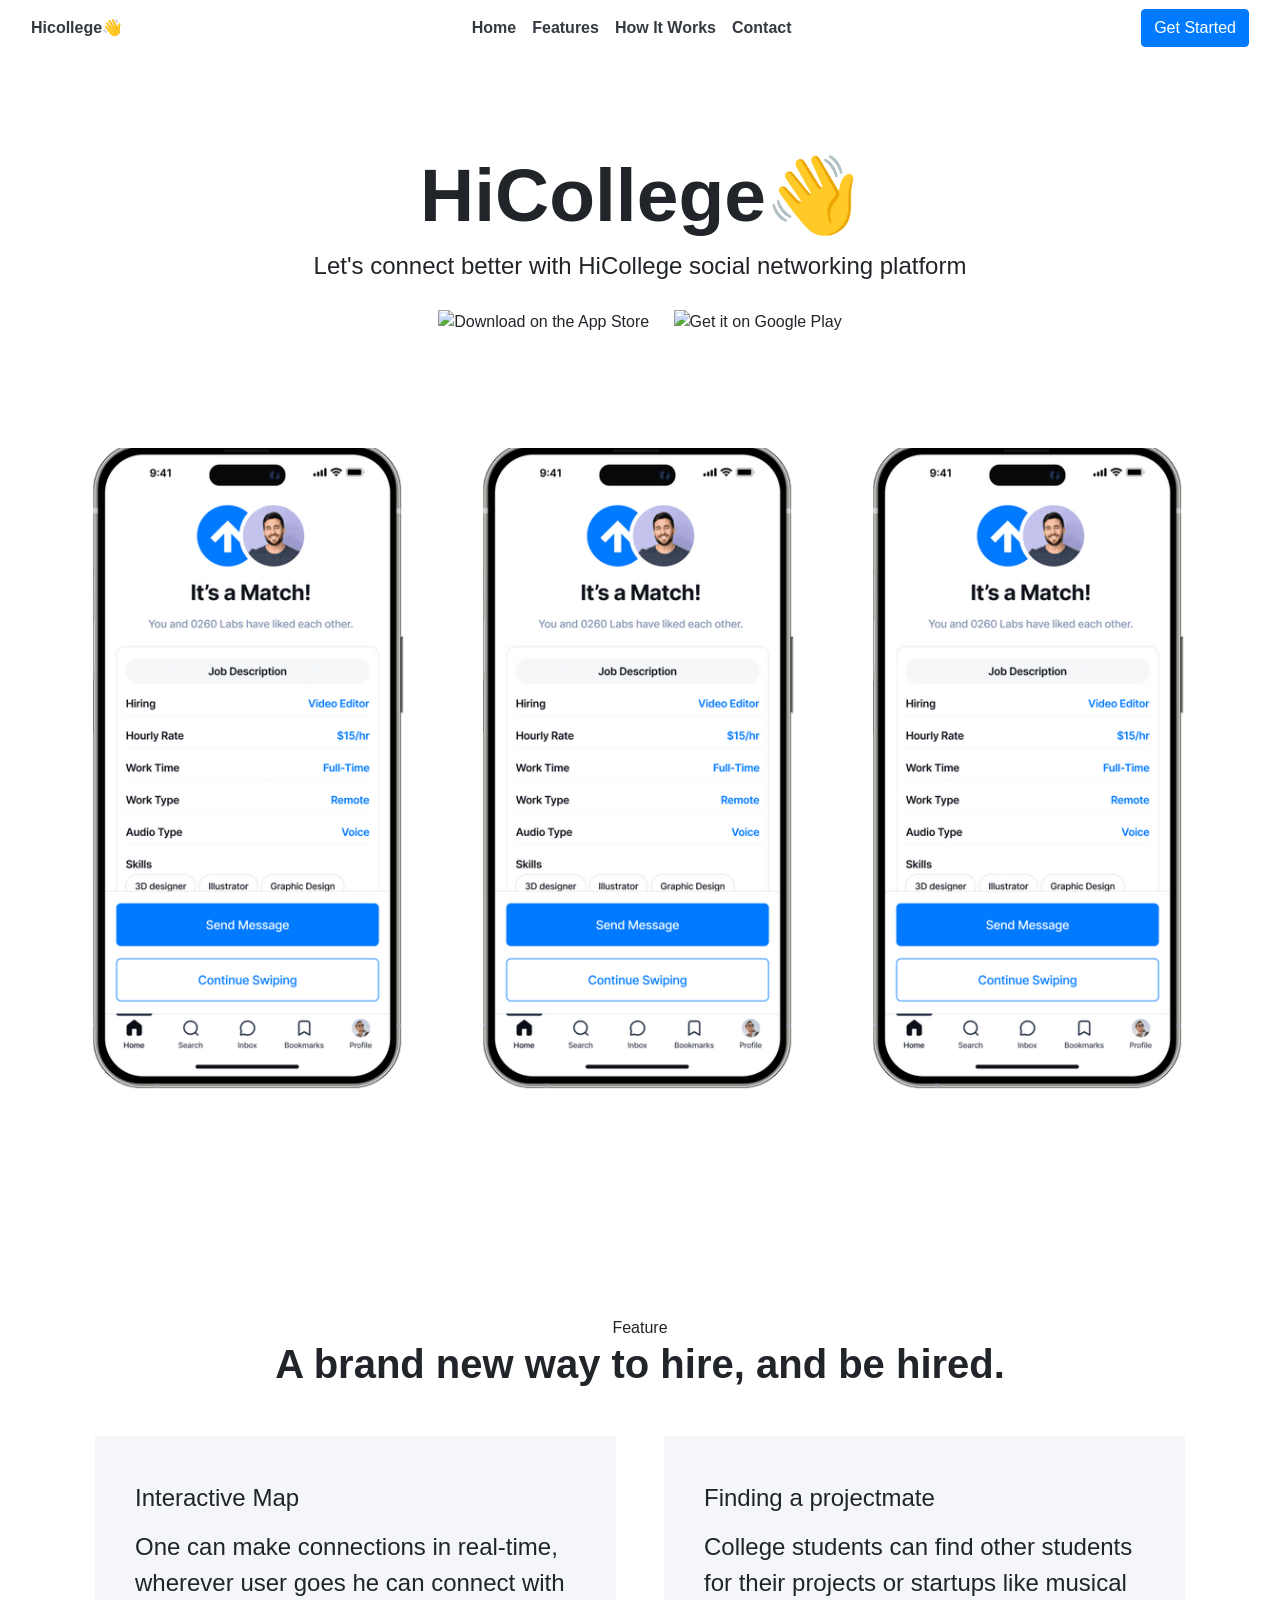
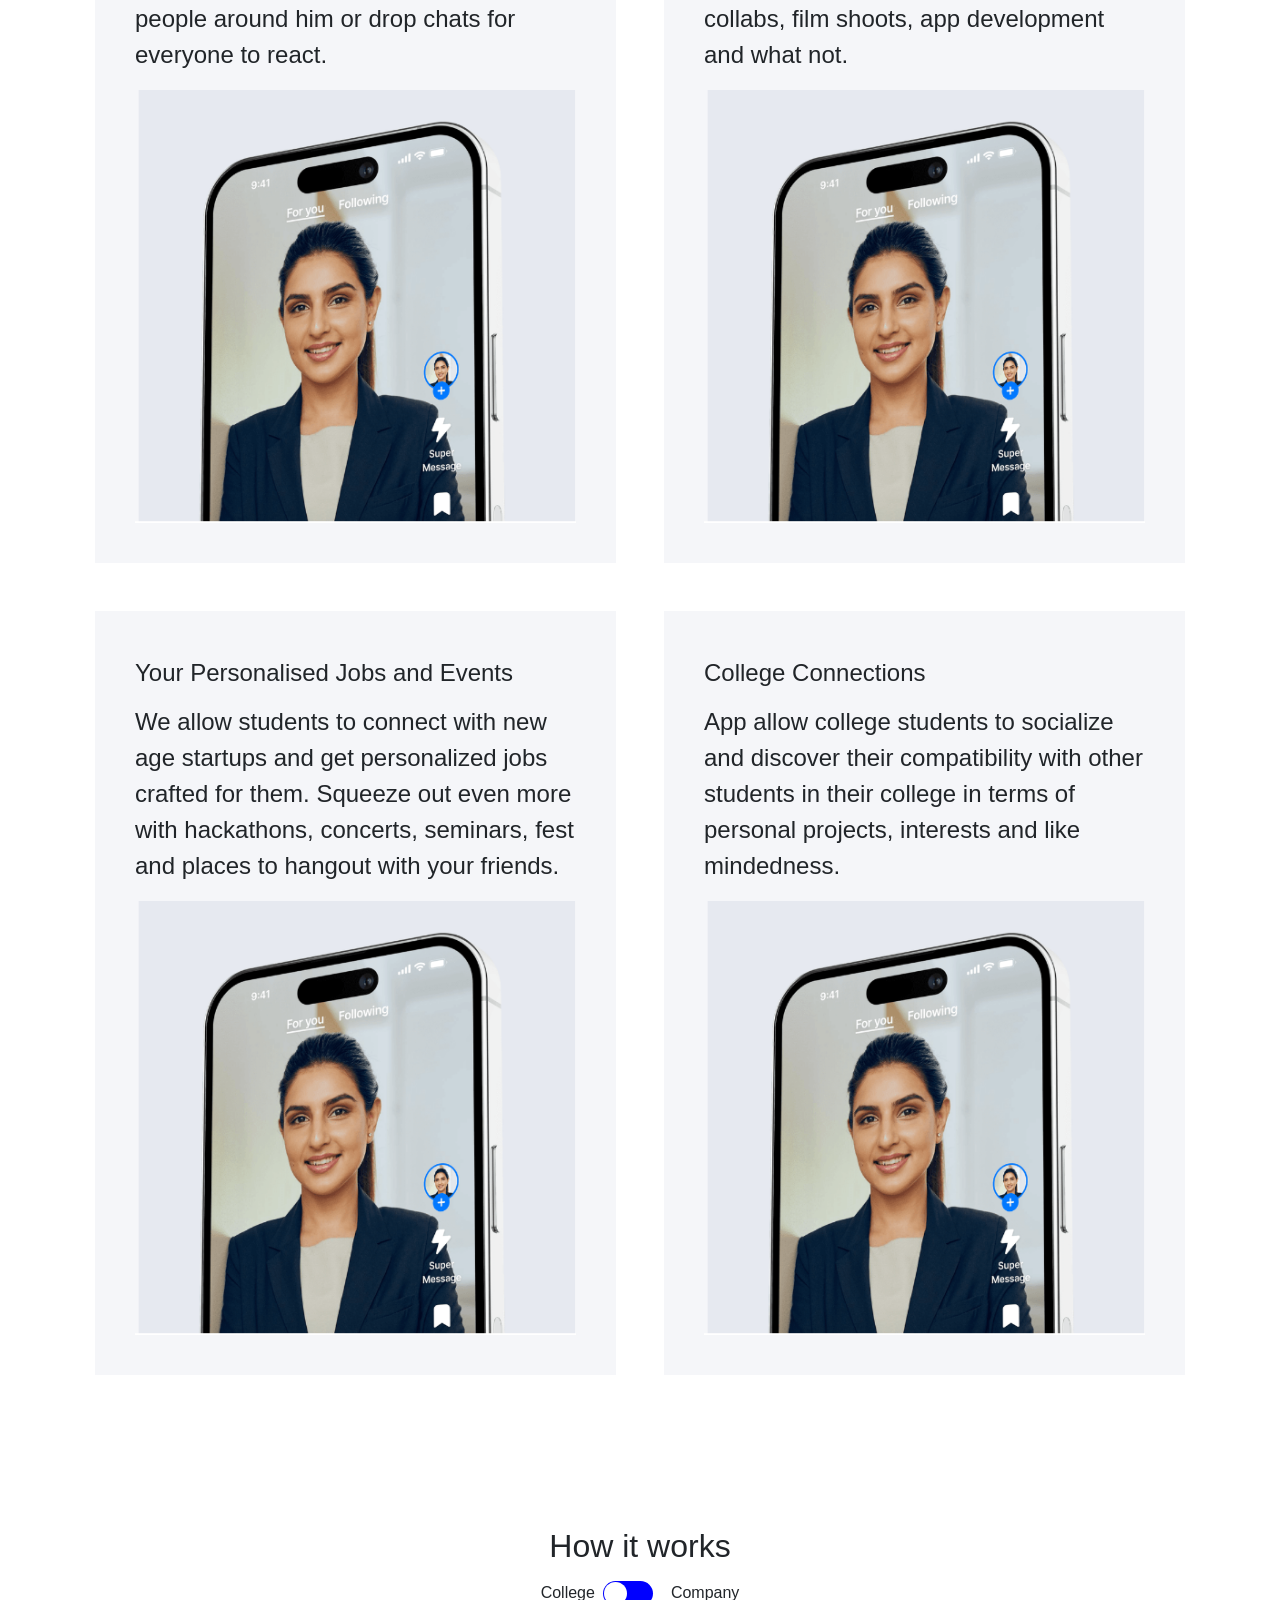
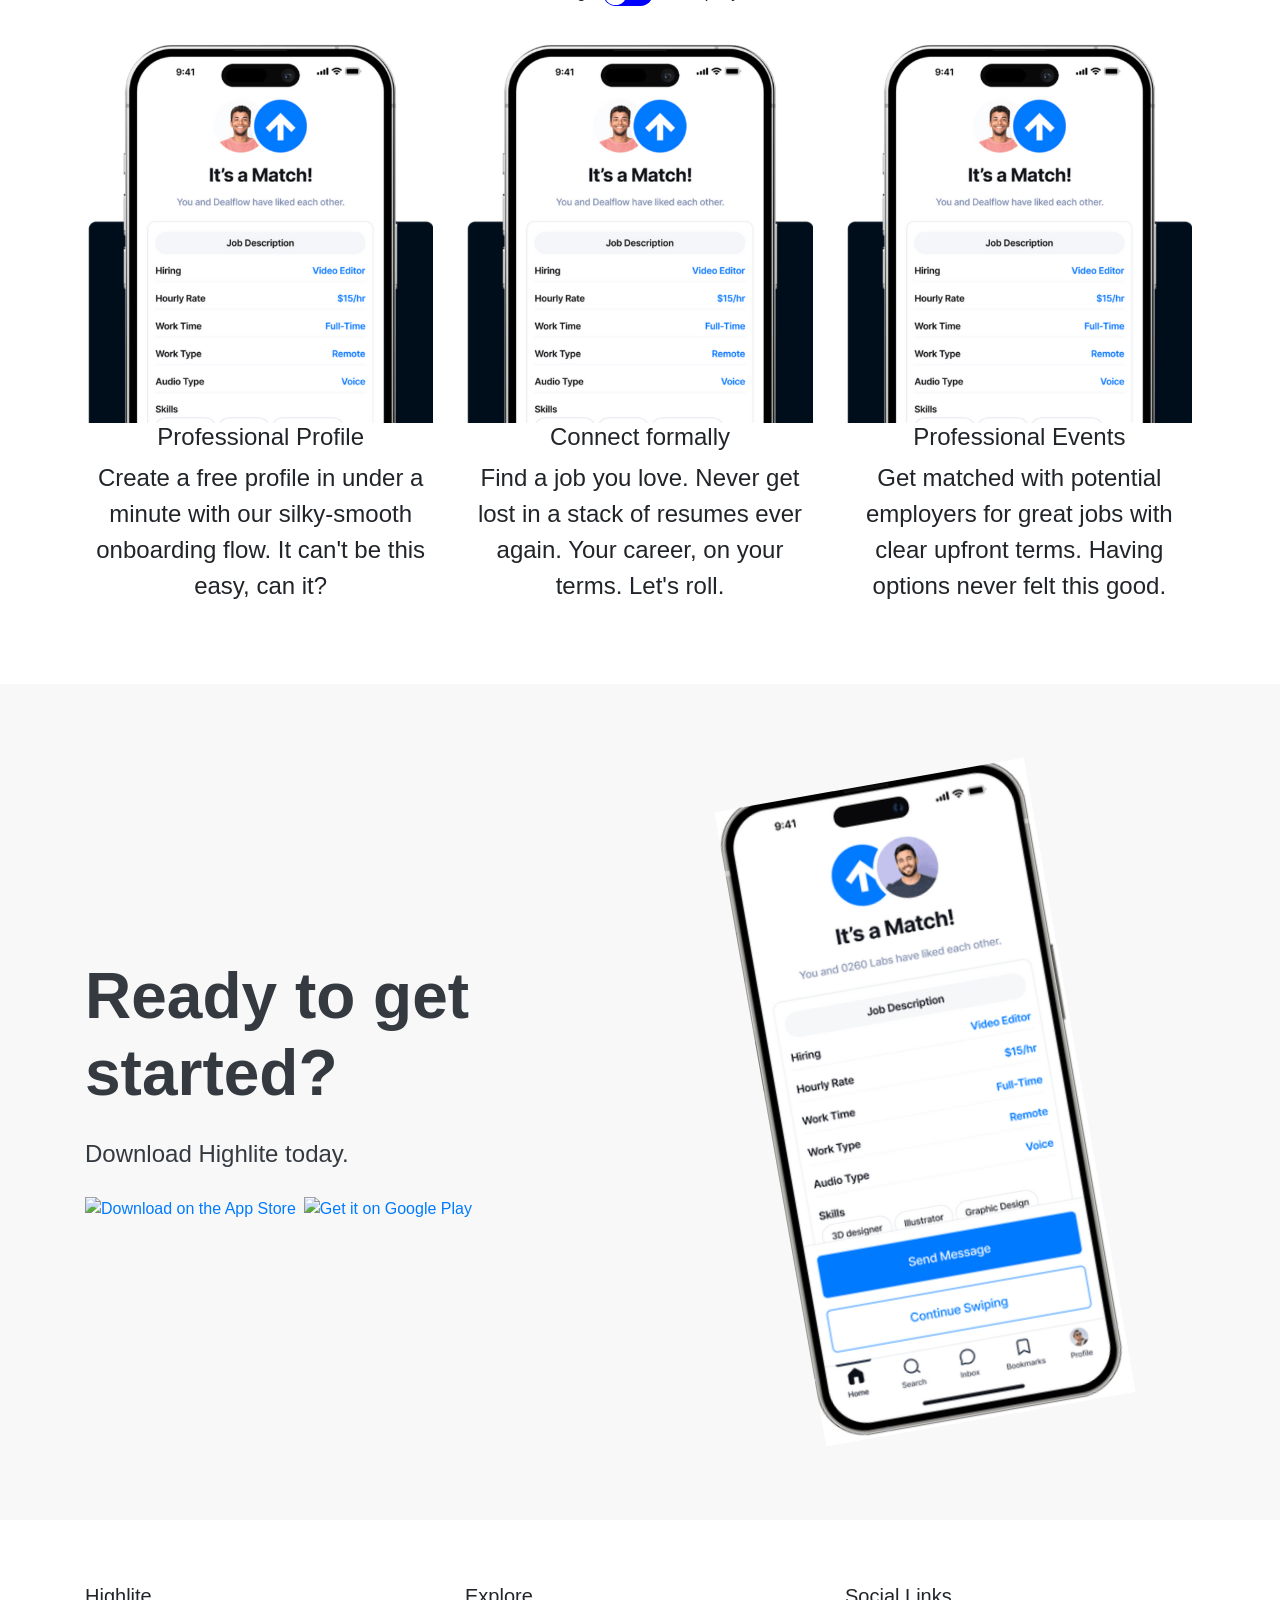
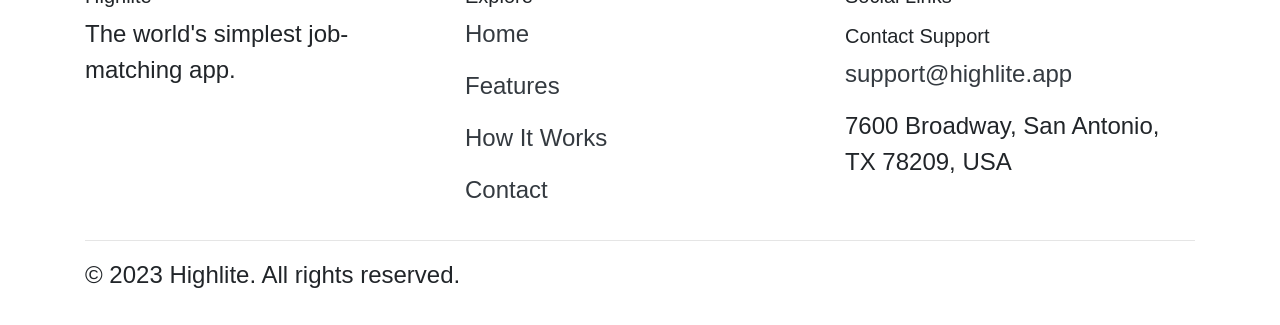
==== index.html @ 57a11788 "Update and rename index.php to index.html" ====
<!DOCTYPE html>
<html lang="en">
<head>
    <meta charset="UTF-8">
    <meta name="viewport" content="width=device-width, initial-scale=1.0">
    <title>Job-Matching App</title>
    <!-- Bootstrap CSS -->
    <link href="https://stackpath.bootstrapcdn.com/bootstrap/4.5.2/css/bootstrap.min.css" rel="stylesheet">
    <link href="start.css" rel="stylesheet">
    <style>
        body {
            padding-top: 70px; 
        }
        .hero-section, .features-section, .how-it-works-section, .contact-section {
            padding: 80px 0;
            text-align: center;
            opacity: 0;
            transform: translateY(50px);
            animation: fadeInUp 2s forwards; 
        }
        .hero-section img {
            max-width: 100%;
            height: auto;
        }
        .download-buttons img {
            width: 150px;
            margin: 10px;
        }
        .space {
            padding: 80px 0;
        }
        @keyframes fadeInUp {
            from {
                opacity: 0;
                transform: translateY(50px); 
            }
            to {
                opacity: 1;
                transform: translateY(0); 
            }
        }
        .fade-up-on-scroll {
            opacity: 0;
            transform: translateY(50px);
            transition: opacity 1s, transform 1s;
        }
        .fade-up {
            opacity: 1;
            transform: translateY(0);
        }
        .transparent-blur {
      background-color: rgba(255, 255, 255, 0.5); /
      backdrop-filter: blur(10px); 
      z-index: 2;
    }
    .big{
        font-size: 75px;
    }
    .feature {
            padding: 40px 40px;
            text-align: center;
            background-color: #F5F6F9;
            opacity: 0; /* Initially hide the element */
            transform: translateY(50px); /* Start with the element 50px below its final position */
            animation: fadeInUp 1s forwards; /* Apply the fadeInUp animation */
        }
        .feature img {
            max-width: 100%;
            height: auto;
        }
        @keyframes fadeInUp {
            from {
                opacity: 0;
                transform: translateY(50px); /* Start below the final position */
            }
            to {
                opacity: 1;
                transform: translateY(0); /* End at the final position */
            }
        }
    </style>
</head>
<body>

<nav class="navbar navbar-expand-lg navbar-light transparent-blur fixed-top">
    <div class="container-fluid d-flex justify-content-between">
        <div class="text-dark font-weight-bold">Hicollege👋</div>

        <div class="collapse navbar-collapse" id="navbarNav">
        <ul class="navbar-nav mx-auto">
                <li class="nav-item"><a class="nav-link text-dark font-weight-bold" href="#home">Home</a></li>
                <li class="nav-item"><a class="nav-link text-dark font-weight-bold" href="#features">Features</a></li>
                <li class="nav-item"><a class="nav-link text-dark font-weight-bold" href="#how-it-works">How It Works</a></li>
                <li class="nav-item"><a class="nav-link text-dark font-weight-bold" href="contact.php">Contact</a></li>
            </ul>
        </div>

        <div class="d-flex align-items-center">
            <button class="navbar-toggler mx-2" type="button" data-toggle="collapse" data-target="#navbarNav" aria-controls="navbarNav" aria-expanded="false" aria-label="Toggle navigation">
                <span class="navbar-toggler-icon"></span>
            </button>
            <a class="btn btn-primary" href="#">Get Started</a>
        </div>
    </div>
</nav>

<div id="home" class="container hero-section">
    <h1 class="font-weight-bolder big">HiCollege👋</h1>
    <p>Let's connect better with HiCollege social networking platform</p>
    <div class="download-buttons">
        <img src="https://developer.apple.com/assets/elements/badges/download-on-the-app-store.svg" alt="Download on the App Store">
        <img src="https://upload.wikimedia.org/wikipedia/commons/7/78/Google_Play_Store_badge_EN.svg" alt="Get it on Google Play">
    </div>
    <div class="row mt-4 space">
        <div class="col-md-4">
            <img src="image.png" alt="Feature 1">
        </div>
        <div class="col-md-4">
            <img src="image.png" alt="Feature 2">
        </div>
        <div class="col-md-4">
            <img src="image.png" alt="Feature 3">
        </div>
    </div>
</div>


<!-- features -->
<div class="container mt-5 p-3"  id="features">
        <div class="text-center">Feature</div>
        <h1 class="text-center font-weight-bolder">A brand new way to hire, and be hired.</h1>
        <div class="row row-cols-1 row-cols-md-2 g-4 mt-4">
            <div class="col p-4">
                <div class="feature">
                    <h4 class="text-left py-2">Interactive Map</h4>
                    <p class="text-left"> One can make connections in real-time, wherever 
                    user goes he can connect with people around him or drop chats for everyone to react.</p>
                    <img src="image2.png" alt="Video Feed Image">
                </div>
            </div>
            <div class="col p-4">
                <div class="feature">
                    <h4 class="text-left py-2">Finding a projectmate</h4>
                    <p class="text-left">College students can find other students for their projects or startups like musical collabs, film shoots, app development and what not.</p>
                    <img src="image2.png" alt="Matchmaking Image">
                </div>
            </div>
            <div class="col p-4">
                <div class="feature">
                    <h4 class="text-left py-2">Your Personalised Jobs and Events</h4>
                    <p class="text-left">We allow students to connect with new age startups and get personalized jobs crafted for them. Squeeze out even more with hackathons, concerts, seminars, fest and places to hangout with your friends.</p>
                    <img src="image2.png" alt="Bookmarks Image">
                </div>
            </div>
            <div class="col p-4">
                <div class="feature">
                    <h4 class="text-left py-2">College Connections</h4>
                    <p class="text-left">App allow college students to socialize and discover their compatibility with other students in their college in terms of personal projects, interests and like mindedness.</p>
                    <img src="image2.png" alt="Messaging Image">
                </div>
            </div>
        </div>
    </div>



    <!-- howitworks -->
    <style>
        /* Your existing CSS */
        .toggle-button {
            display: flex;
            justify-content: center;
            margin-bottom: 20px;
        }
        .toggle-button input[type="checkbox"] {
            display: none;
        }
        .toggle-button label {
            display: flex;
            align-items: center;
            cursor: pointer;
        }
        .toggle-button label .slider {
            width: 50px;
            height: 25px;
            background-color: blue;
            position: relative;
            border-radius: 25px;
            margin-right: 10px;
        }
        .toggle-button label .slider::before {
            content: '';
            position: absolute;
            width: 23px;
            height: 23px;
            background-color: white;
            border-radius: 50%;
            top: 1px;
            left: 1px;
            transition: transform 0.2s ease;
        }
        .toggle-button input[type="checkbox"]:checked + label .slider::before {
            transform: translateX(25px);
        }
        .company-content, .candidate-content {
            display: none;
            opacity: 0;
            transition: opacity 0.5s ease;
        }
        .active {
            display: block;
            opacity: 1;
        }

        /* New CSS for fade-up effect */
        .fade-up {
            opacity: 0;
            transition: opacity 0.5s ease;
        }
        .fade-up.active {
            opacity: 1;
        }
    </style>

    <div class="container text-center mt-5 p-3 mb-5 fade-up active" id="how-it-works">
        <h2 class="mt-5">How it works</h2>
        <div class="toggle-button">
            <input type="checkbox" id="toggleSwitch">
            <label for="toggleSwitch">
                <span id="toggleLabel1" class="p-2">College</span>
                <span class="slider"></span>
                <span id="toggleLabel2" class="p-2">Company</span>
            </label>
        </div>
        
        <!-- Candidate Content -->
        <div class="candidate-content active" id="candidateContent">
            <div class="row">
                <div class="col-md-4">
                    <img src="how.png" alt="Candidate Step 1" class="img-fluid">
                    <h4>Professional Profile</h4>
                    <p>Create a free profile in under a minute with our silky-smooth onboarding flow. It can't be this easy, can it?</p>
                </div>
                <div class="col-md-4">
                    <img src="how.png" alt="Candidate Step 2" class="img-fluid">
                    <h4>Connect formally</h4>
                    <p>Find a job you love. Never get lost in a stack of resumes ever again. Your career, on your terms. Let's roll.</p>
                </div>
                <div class="col-md-4">
                    <img src="how.png" alt="Candidate Step 3" class="img-fluid">
                    <h4>Professional Events</h4>
                    <p>Get matched with potential employers for great jobs with clear upfront terms. Having options never felt this good.</p>
                </div>
            </div>
        </div>
        
        <!-- Company Content -->
        <div class="company-content" id="companyContent">
            <div class="row">
                <div class="col-md-4">
                    <img src="how.png" alt="Company Step 1" class="img-fluid">
                    <h4>Party Profile</h4>
                    <p>Create a company profile quickly to start connecting with candidates.</p>
                </div>
                <div class="col-md-4">
                    <img src="how.png" alt="Company Step 2" class="img-fluid">
                    <h4>Connect Informaly</h4>
                    <p>Post job openings and browse potential candidates effortlessly.</p>
                </div>
                <div class="col-md-4">
                    <img src="how.png" alt="Company Step 3" class="img-fluid">
                    <h4> Fun and inter-college Events</h4>
                    <p>Find the best talent for your company and make the hiring process seamless.</p>
                </div>
            </div>
        </div>
    </div>
    
    <script>
        // JavaScript to handle fade-up effect on page load
        document.addEventListener('DOMContentLoaded', function() {
            const fadeUpContainer = document.getElementById('fadeUpContainer');
            fadeUpContainer.classList.add('active');
        });

        // JavaScript to handle toggle switch functionality
        const toggleSwitch = document.getElementById('toggleSwitch');
        const toggleLabel1 = document.getElementById('toggleLabel1');
        const toggleLabel2 = document.getElementById('toggleLabel2');
        const candidateContent = document.getElementById('candidateContent');
        const companyContent = document.getElementById('companyContent');

        toggleSwitch.addEventListener('change', () => {
            if (toggleSwitch.checked) {
                candidateContent.classList.remove('active');
                companyContent.classList.add('active');
            } else {
                companyContent.classList.remove('active');
                candidateContent.classList.add('active');
            }
        });
    </script>



    <!-- start -->
<section class="get-started py-5">
<div class="container text-center py-5">
    <div class="row">
        <div class="col-md-6 text-left align-content-center">
        <h1 class="mb-4 text-dark font-weight-bold">Ready to get started?</h1>
        <p class="mb-4 text-dark">Download Highlite today.</p>
        
        <div class="d-flex mb-4">
                <a href="#" class="mr-2">
                <img src="https://developer.apple.com/assets/elements/badges/download-on-the-app-store.svg" alt="Download on the App Store" class="store-icon">
                </a>
                <a href="#">
                <img src="https://upload.wikimedia.org/wikipedia/commons/7/78/Google_Play_Store_badge_EN.svg" alt="Get it on Google Play" class="store-icon">
                </a>
            </div>
        </div>
        <div class="col-md-6">
        <img src="image.png" class="img-fluid phone-img" alt="Phone 1">
        </div>
    </div>
</div>
</section>


<!-- footer -->
<footer class="footer-bg pt-5 pb-3">
        <div class="container text-center text-md-left">
            <div class="row text-center text-md-left">
                <div class="col-md-4 col-lg-4 col-xl-4 mx-auto mt-3">
                    <h5 class="footer-heading">Highlite</h5>
                    <p class="footer-size">The world's simplest job-matching app.</p>
                </div>

                <div class="col-md-4 col-lg-4 col-xl-4 mx-auto mt-3">
                    <h5 class="footer-heading">Explore</h5>
                    <p><a href="#" class="text-dark footer-size">Home</a></p>
                    <p><a href="#" class="text-dark footer-size">Features</a></p>
                    <p><a href="#" class="text-dark footer-size">How It Works</a></p>
                    <p><a href="#" class="text-dark footer-size">Contact</a></p>
                </div>

                <div class="col-md-4 col-lg-4 col-xl-4 mx-auto mt-3">
                    <h5 class="footer-heading">Social Links</h5>
                    <div class="social-icons mb-3">
                        <a href="#"><i class="bi bi-facebook"></i></a>
                        <a href="#"><i class="bi bi-whatsapp"></i></a>
                        <a href="#"><i class="bi bi-instagram"></i></a>
                        <a href="#"><i class="bi bi-linkedin"></i></a>
                    </div>
                    <h5 class="footer-heading">Contact Support</h5>
                    <p><a href="mailto:support@highlite.app" class="text-dark footer-size">support@highlite.app</a></p>
                    <p class="footer-size">7600 Broadway, San Antonio, TX 78209, USA</p>
                </div>
            </div>

            <hr class="mb-3">

            <div class="row align-items-center">
                <div class="col-md-7 col-lg-8">
                    <p class="text-left text-md-left footer-size">© 2023 Highlite. All rights reserved.</p>
                </div>
            </div>
        </div>
    </footer>

<script src="https://code.jquery.com/jquery-3.5.1.slim.min.js"></script>
<script src="https://cdn.jsdelivr.net/npm/@popperjs/core@2.5.3/dist/umd/popper.min.js"></script>
<script src="https://stackpath.bootstrapcdn.com/bootstrap/4.5.2/js/bootstrap.min.js"></script>

<script>
    // Function to check if an element is in viewport
    function isInViewport(element) {
        const rect = element.getBoundingClientRect();
        return (
            rect.top >= 0 &&
            rect.left >= 0 &&
            rect.bottom <= (window.innerHeight || document.documentElement.clientHeight) &&
            rect.right <= (window.innerWidth || document.documentElement.clientWidth)
        );
    }

    // Add fade-up class when element is in viewport
    function addFadeUpClass() {
        const elements = document.querySelectorAll('.fade-up-on-scroll');
        elements.forEach(element => {
            if (isInViewport(element)) {
                element.classList.add('fade-up');
            }
        });
    }

    // Run the function on page load and on scroll
    window.addEventListener('load', addFadeUpClass);
    window.addEventListener('scroll', addFadeUpClass);

    document.querySelectorAll('a.nav-link').forEach(anchor => {
        anchor.addEventListener('click', function(e) {
            e.preventDefault();

            document.querySelector(this.getAttribute('href')).scrollIntoView({
                behavior: 'smooth'
            });
        });
    });
    
</script>
</body>
</html>
---- start.css ----
body {
    font-family: Arial, sans-serif;
}

.get-started {
    background-color: #f8f8f8;
    text-align: center;
}

.get-started h1 {
    font-weight: bold;
    font-size: 64px;
}
p{
    font-size: 24px;
}
.store-icon {
    height: 40px;
    width: auto;
}

.phone-img {
    max-width: 100%;
    height: auto;
}

.phone-img:first-of-type {
    transform: rotate(-10deg);
}
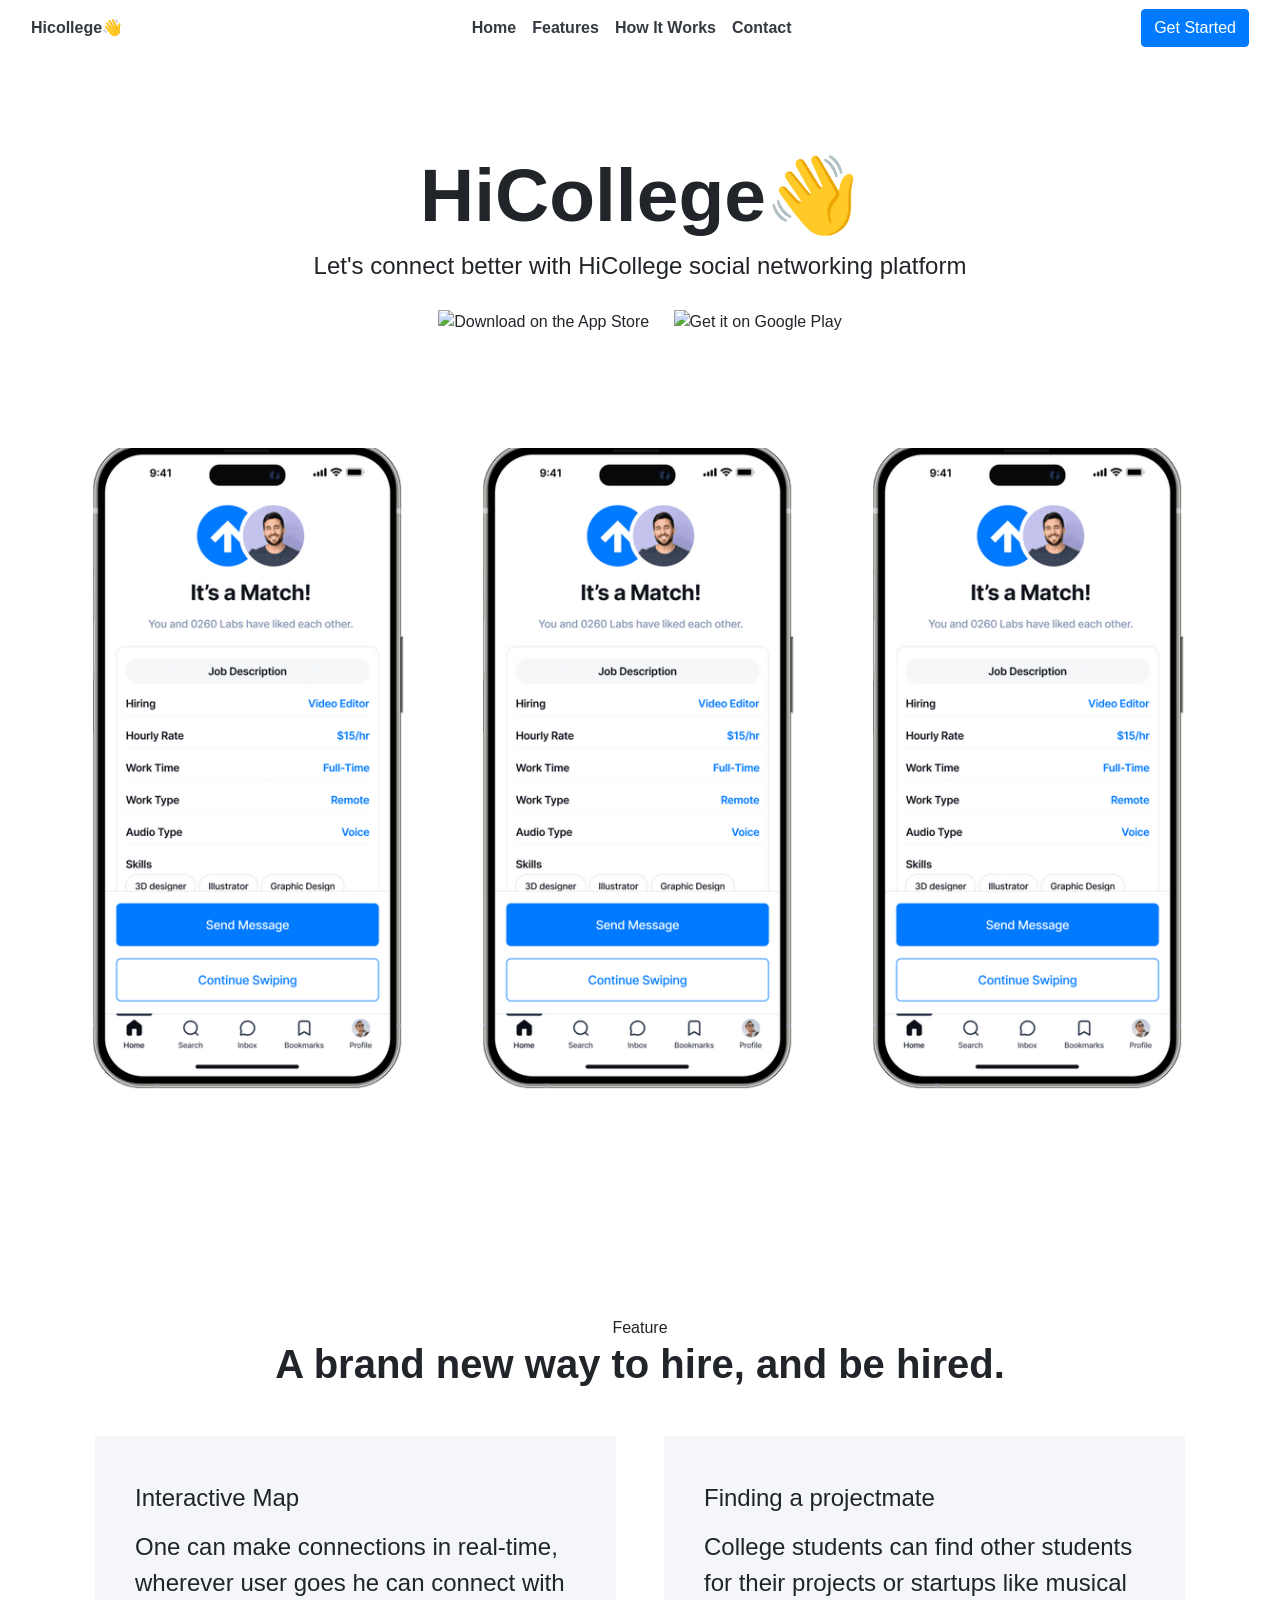
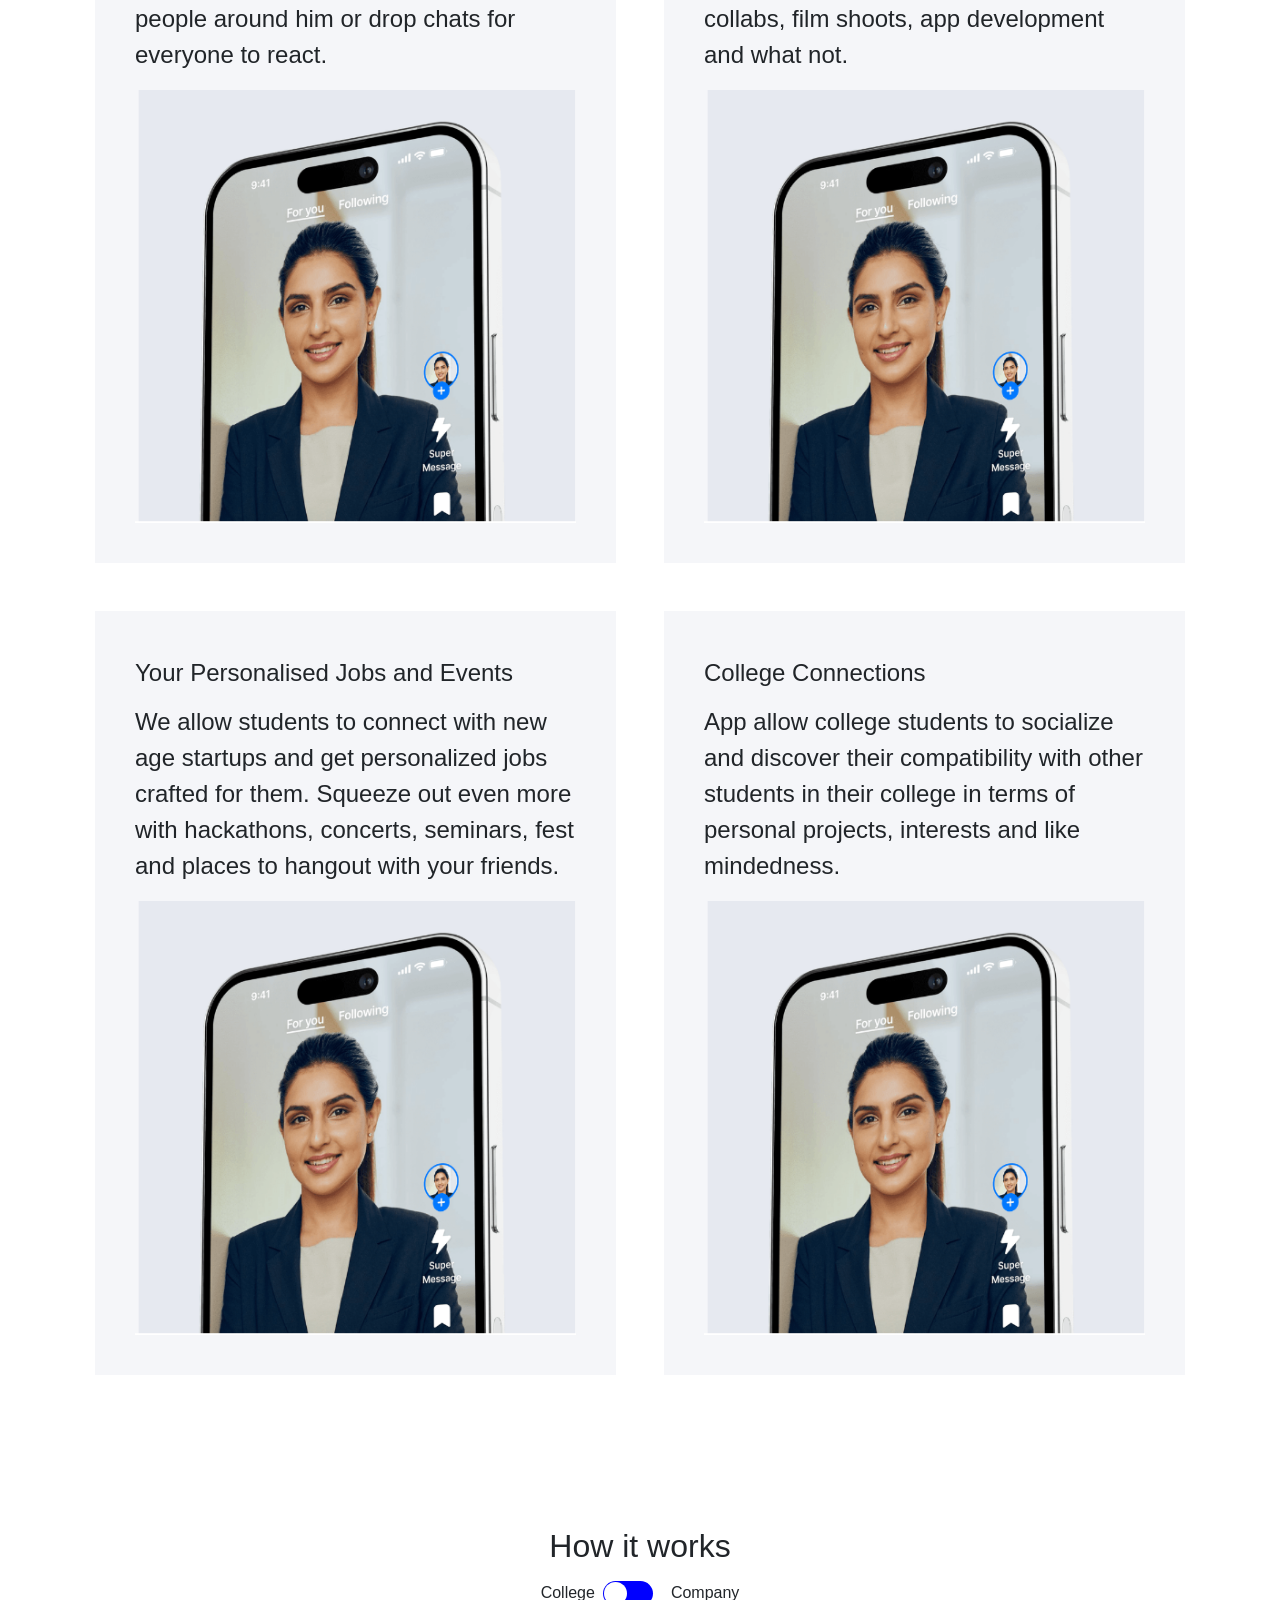
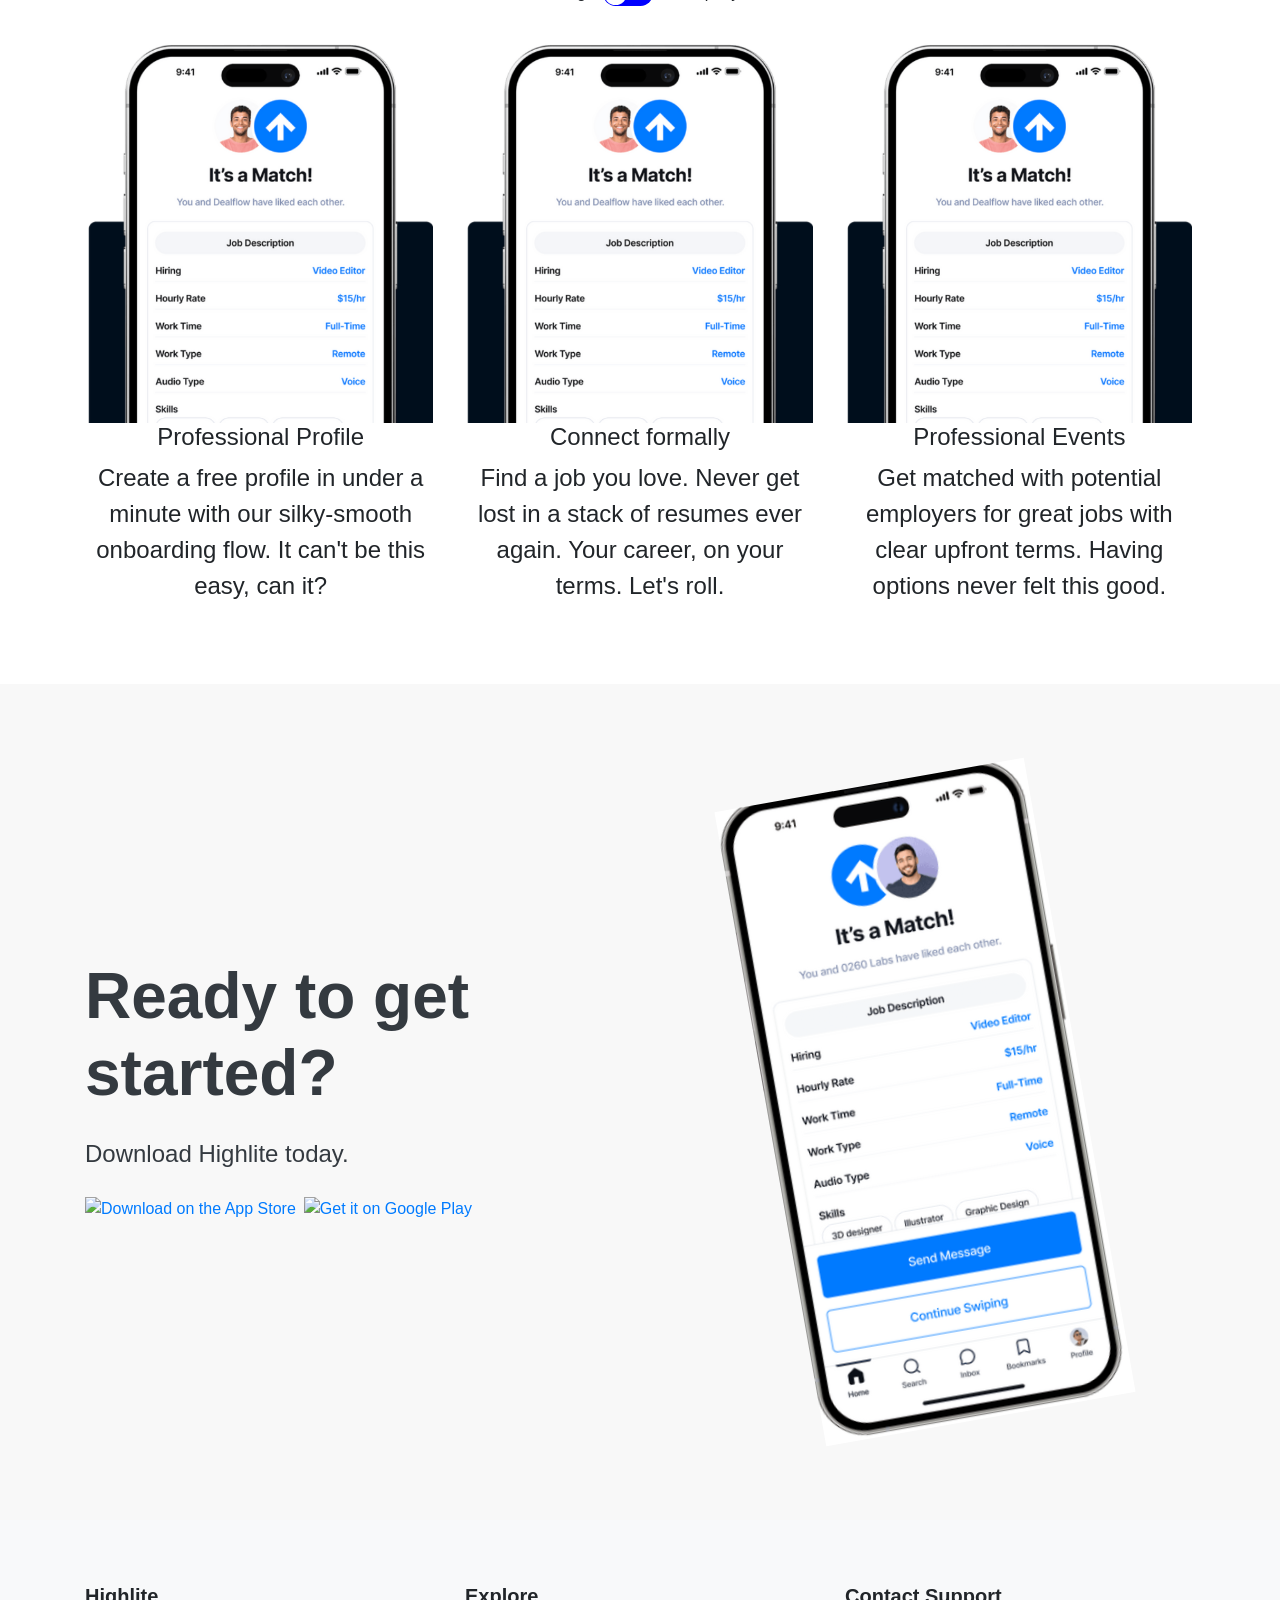
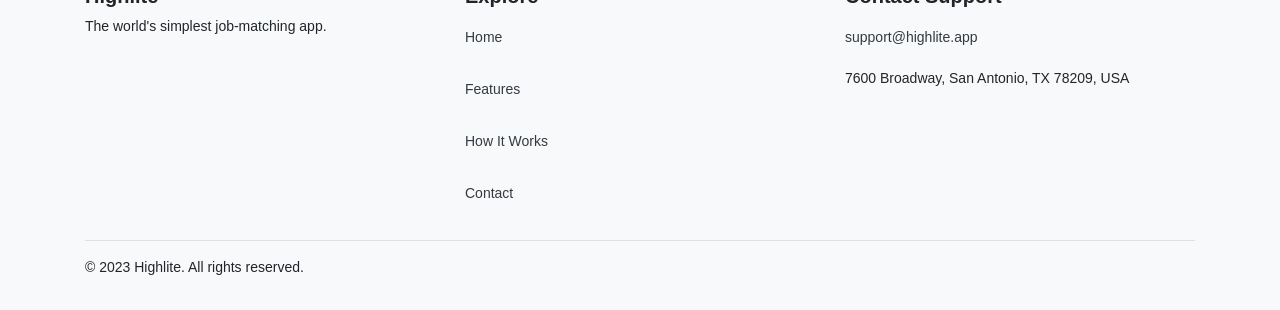
==== commit c8a8b901: "Update index.html" ====
--- a/index.html
+++ b/index.html
@@ -91,7 +91,7 @@
                 <li class="nav-item"><a class="nav-link text-dark font-weight-bold" href="#home">Home</a></li>
                 <li class="nav-item"><a class="nav-link text-dark font-weight-bold" href="#features">Features</a></li>
                 <li class="nav-item"><a class="nav-link text-dark font-weight-bold" href="#how-it-works">How It Works</a></li>
-                <li class="nav-item"><a class="nav-link text-dark font-weight-bold" href="contact.php">Contact</a></li>
+                <li class="nav-item"><a class="nav-link text-dark font-weight-bold" href="contact.html">Contact</a></li>
             </ul>
         </div>
 
@@ -327,47 +327,62 @@
 </div>
 </section>
 
+    <!-- footer -->
+<style>
+    .footer-bg {
+        background-color: #f8f9fa; /* Light gray background */
+    }
+    .footer-heading {
+        font-size: 1.25rem;
+        font-weight: bold;
+    }
+    .footer-size {
+        font-size: 0.875rem;
+    }
+    @media (max-width: 767.98px) {
+        .footer-heading {
+            font-size: 1rem;
+        }
+        .footer-size {
+            font-size: 0.75rem;
+        }
+    }
+</style>
+
 
 <!-- footer -->
 <footer class="footer-bg pt-5 pb-3">
-        <div class="container text-center text-md-left">
-            <div class="row text-center text-md-left">
-                <div class="col-md-4 col-lg-4 col-xl-4 mx-auto mt-3">
-                    <h5 class="footer-heading">Highlite</h5>
-                    <p class="footer-size">The world's simplest job-matching app.</p>
-                </div>
-
-                <div class="col-md-4 col-lg-4 col-xl-4 mx-auto mt-3">
-                    <h5 class="footer-heading">Explore</h5>
-                    <p><a href="#" class="text-dark footer-size">Home</a></p>
-                    <p><a href="#" class="text-dark footer-size">Features</a></p>
-                    <p><a href="#" class="text-dark footer-size">How It Works</a></p>
-                    <p><a href="#" class="text-dark footer-size">Contact</a></p>
-                </div>
-
-                <div class="col-md-4 col-lg-4 col-xl-4 mx-auto mt-3">
-                    <h5 class="footer-heading">Social Links</h5>
-                    <div class="social-icons mb-3">
-                        <a href="#"><i class="bi bi-facebook"></i></a>
-                        <a href="#"><i class="bi bi-whatsapp"></i></a>
-                        <a href="#"><i class="bi bi-instagram"></i></a>
-                        <a href="#"><i class="bi bi-linkedin"></i></a>
-                    </div>
-                    <h5 class="footer-heading">Contact Support</h5>
-                    <p><a href="mailto:support@highlite.app" class="text-dark footer-size">support@highlite.app</a></p>
-                    <p class="footer-size">7600 Broadway, San Antonio, TX 78209, USA</p>
-                </div>
-            </div>
-
-            <hr class="mb-3">
-
-            <div class="row align-items-center">
-                <div class="col-md-7 col-lg-8">
-                    <p class="text-left text-md-left footer-size">© 2023 Highlite. All rights reserved.</p>
-                </div>
-            </div>
-        </div>
-    </footer>
+<div class="container text-center text-md-left">
+    <div class="row text-center text-md-left">
+        <div class="col-md-4 col-lg-4 col-xl-4 mx-auto mt-3">
+            <h5 class="footer-heading">Highlite</h5>
+            <p class="footer-size">The world's simplest job-matching app.</p>
+        </div>
+
+        <div class="col-md-4 col-lg-4 col-xl-4 mx-auto mt-3 col-sm-8">
+            <h5 class="footer-heading">Explore</h5>
+            <p><a href="#" class="text-dark footer-size">Home</a></p>
+            <p><a href="#" class="text-dark footer-size">Features</a></p>
+            <p><a href="#" class="text-dark footer-size">How It Works</a></p>
+            <p><a href="#" class="text-dark footer-size">Contact</a></p>
+        </div>
+
+        <div class="col-md-4 col-lg-4 col-xl-4 mx-auto mt-3">
+            <h5 class="footer-heading">Contact Support</h5>
+            <p><a href="mailto:support@highlite.app" class="text-dark footer-size">support@highlite.app</a></p>
+            <p class="footer-size">7600 Broadway, San Antonio, TX 78209, USA</p>
+        </div>
+    </div>
+
+    <hr class="mb-3">
+
+    <div class="row align-items-center">
+        <div class="col-md-7 col-lg-8">
+            <p class="text-left text-md-left footer-size">© 2023 Highlite. All rights reserved.</p>
+        </div>
+    </div>
+</div>
+</footer>
 
 <script src="https://code.jquery.com/jquery-3.5.1.slim.min.js"></script>
 <script src="https://cdn.jsdelivr.net/npm/@popperjs/core@2.5.3/dist/umd/popper.min.js"></script>
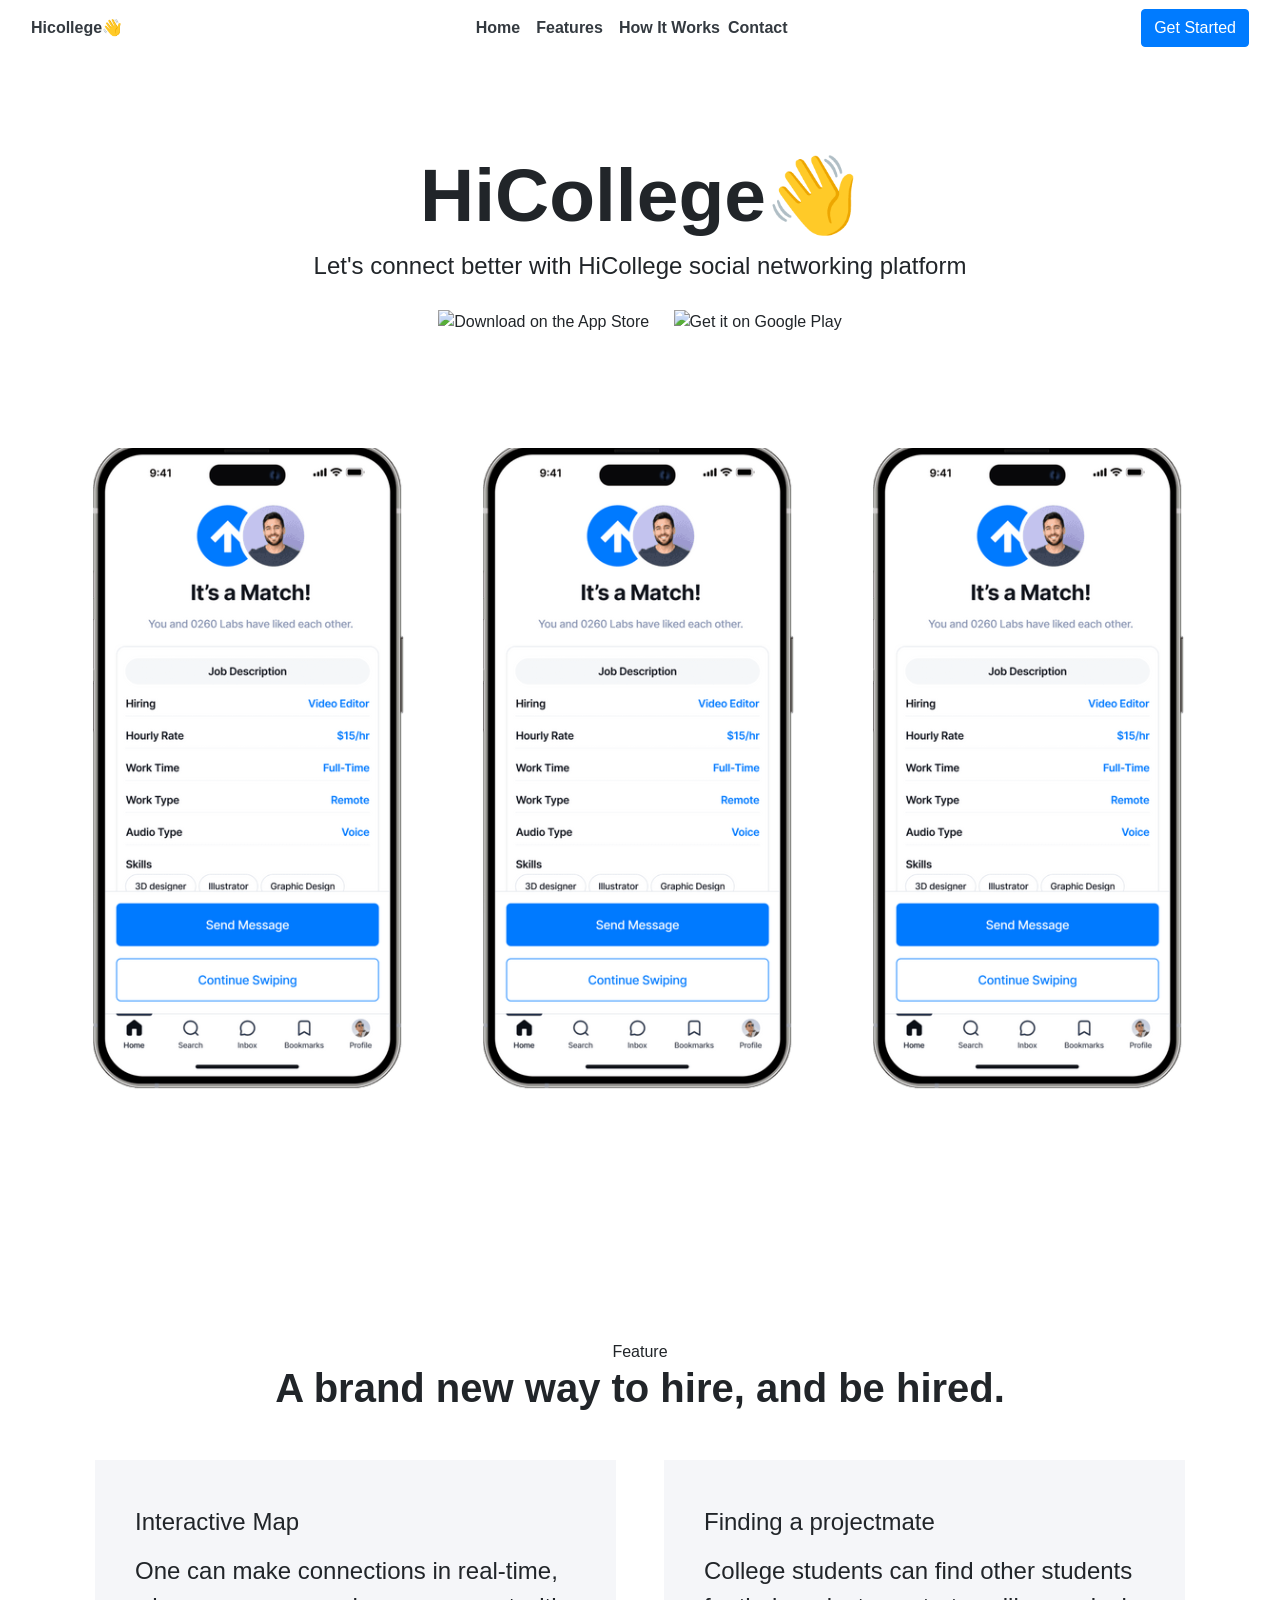
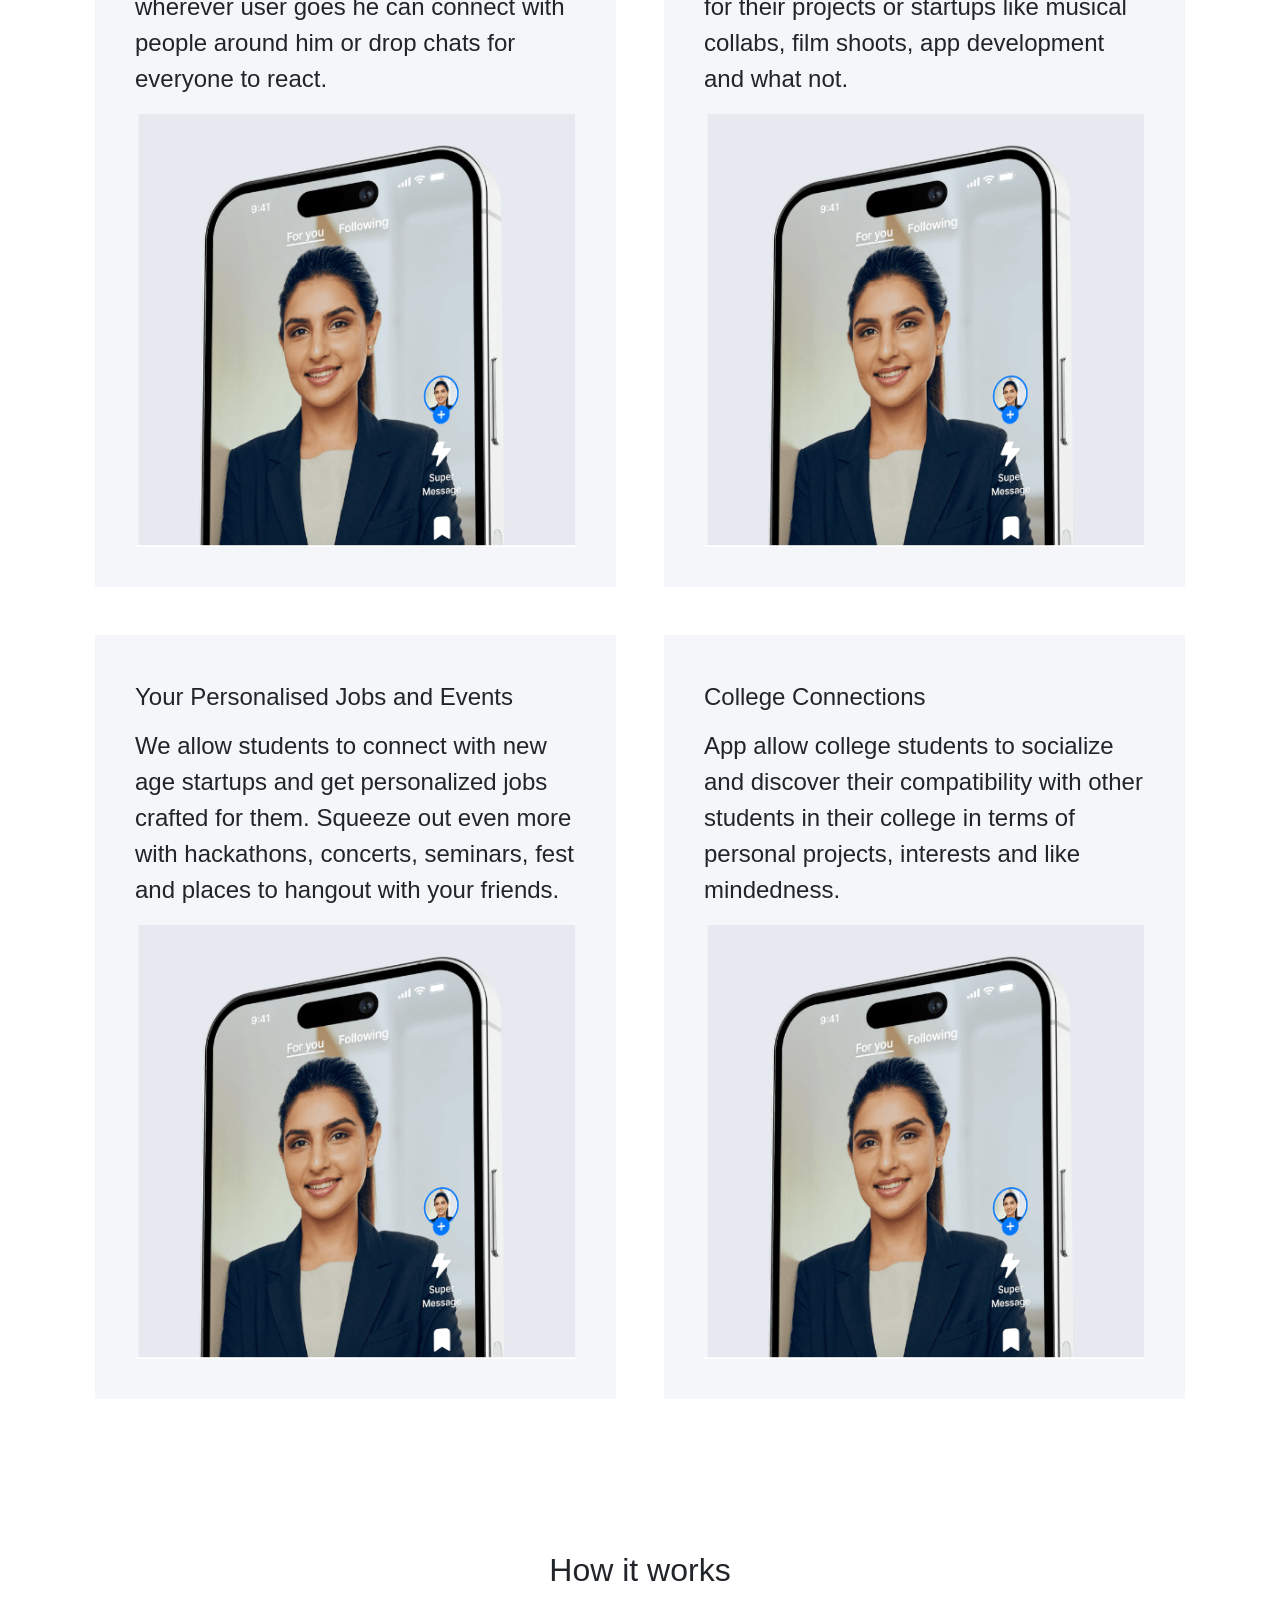
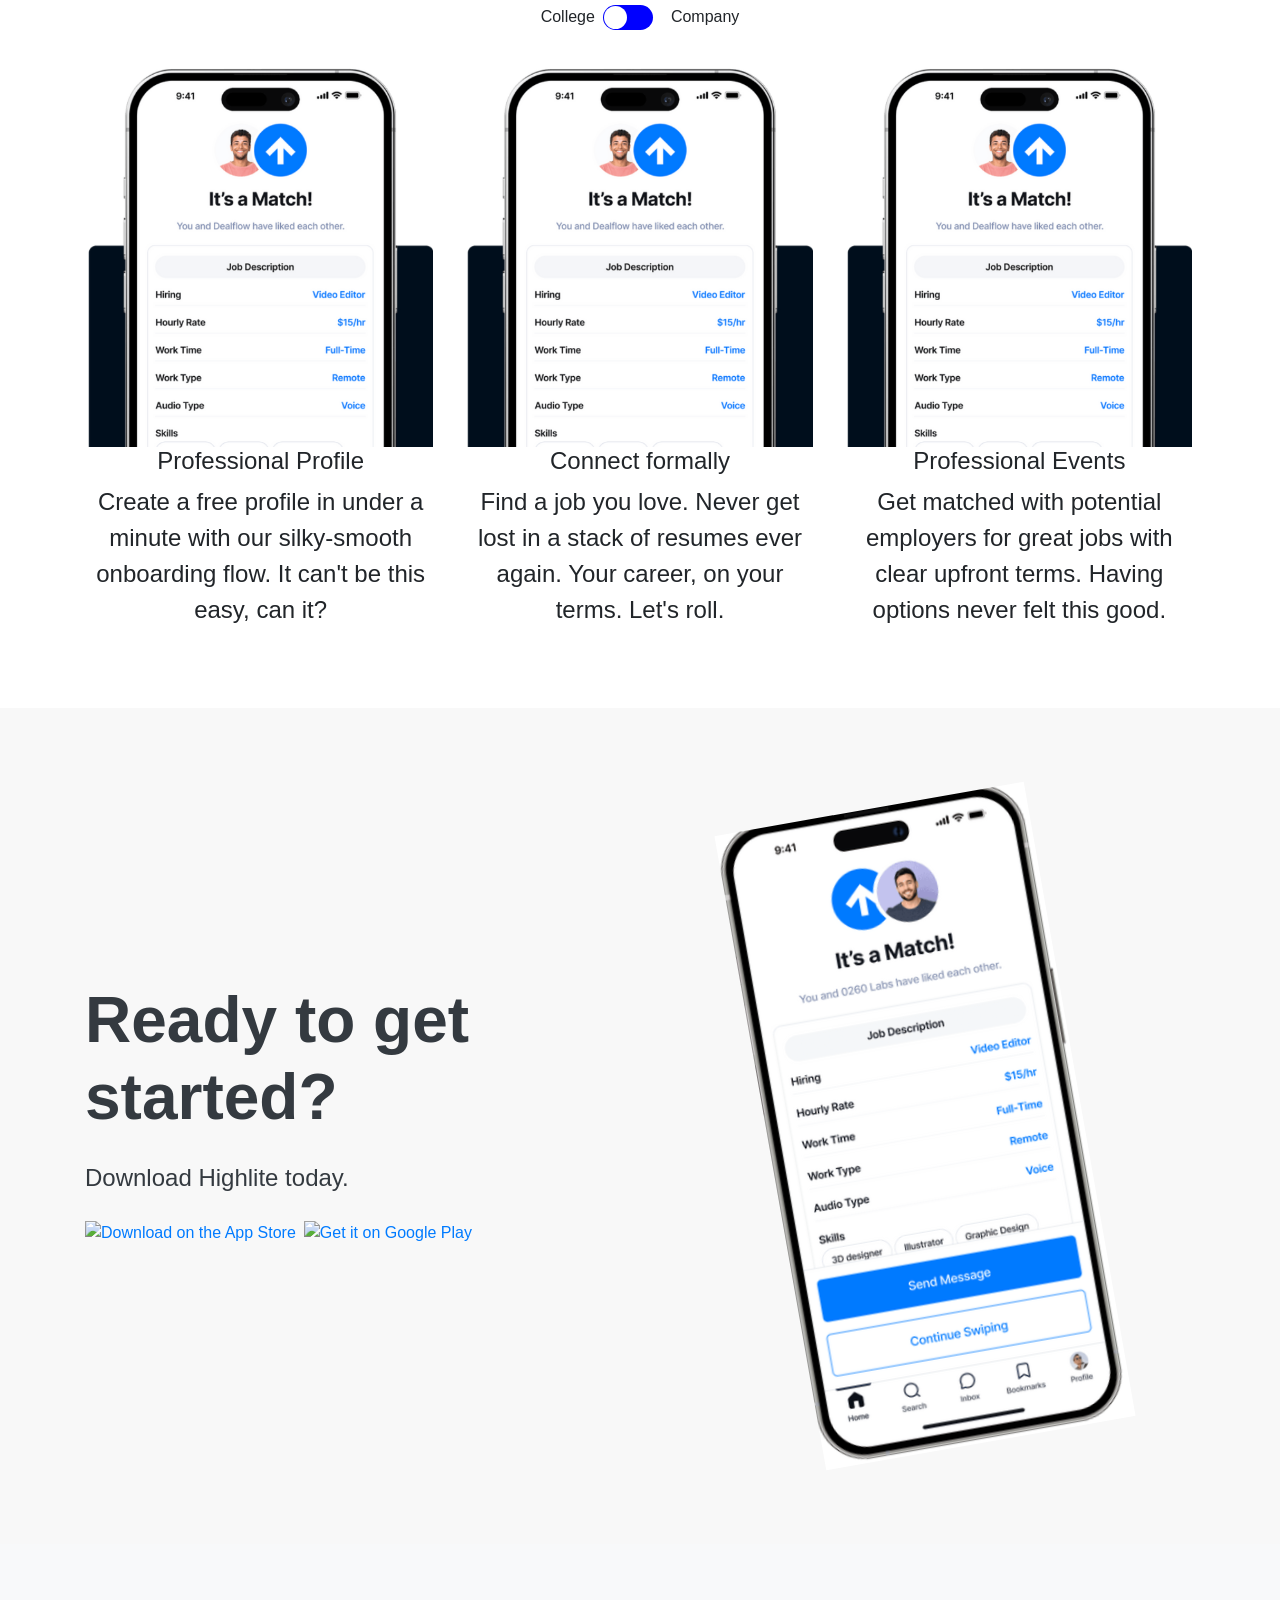
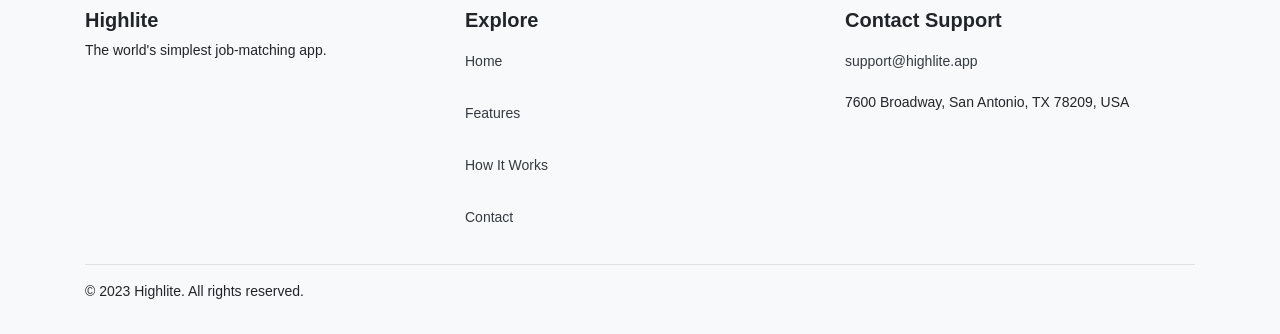
==== commit 031e89c7: "Update index.html" ====
--- a/index.html
+++ b/index.html
@@ -49,7 +49,7 @@
             transform: translateY(0);
         }
         .transparent-blur {
-      background-color: rgba(255, 255, 255, 0.5); /
+      background-color: rgba(255, 255, 255, 0.5); 
       backdrop-filter: blur(10px); 
       z-index: 2;
     }
@@ -82,28 +82,34 @@
 </head>
 <body>
 
-<nav class="navbar navbar-expand-lg navbar-light transparent-blur fixed-top">
-    <div class="container-fluid d-flex justify-content-between">
-        <div class="text-dark font-weight-bold">Hicollege👋</div>
-
-        <div class="collapse navbar-collapse" id="navbarNav">
-        <ul class="navbar-nav mx-auto">
-                <li class="nav-item"><a class="nav-link text-dark font-weight-bold" href="#home">Home</a></li>
-                <li class="nav-item"><a class="nav-link text-dark font-weight-bold" href="#features">Features</a></li>
-                <li class="nav-item"><a class="nav-link text-dark font-weight-bold" href="#how-it-works">How It Works</a></li>
-                <li class="nav-item"><a class="nav-link text-dark font-weight-bold" href="contact.html">Contact</a></li>
-            </ul>
-        </div>
-
-        <div class="d-flex align-items-center">
-            <button class="navbar-toggler mx-2" type="button" data-toggle="collapse" data-target="#navbarNav" aria-controls="navbarNav" aria-expanded="false" aria-label="Toggle navigation">
+    <nav class="navbar navbar-expand-lg navbar-light transparent-blur fixed-top">
+        <div class="container-fluid d-flex justify-content-between">
+            <div class="text-dark font-weight-bold">Hicollege👋</div>
+            <button class="navbar-toggler" type="button" data-toggle="collapse" data-target="#navbarNav" aria-controls="navbarNav" aria-expanded="false" aria-label="Toggle navigation">
                 <span class="navbar-toggler-icon"></span>
             </button>
-            <a class="btn btn-primary" href="#">Get Started</a>
-        </div>
-    </div>
-</nav>
-
+            <div class="collapse navbar-collapse" id="navbarNav">
+                <ul class="navbar-nav mx-auto">
+                    <li class="nav-item">
+                        <a class="nav-link text-dark font-weight-bold" href="#home">Home</a>
+                    </li>
+                    <li class="nav-item">
+                        <a class="nav-link text-dark font-weight-bold" href="#features">Features</a>
+                    </li>
+                    <li class="nav-item">
+                        <a class="nav-link text-dark font-weight-bold" href="#how-it-works">How It Works</a>
+                    </li>
+                    <li class="nav-item align-content-center">
+                        <a class=" text-dark font-weight-bold" href="contact.html">Contact</a>
+                    </li>
+                </ul>
+                <div class="d-flex align-items-center">
+                    <a class="btn btn-primary ml-lg-2" href="#">Get Started</a>
+                </div>
+            </div>
+        </div>
+    </nav>
+    
 <div id="home" class="container hero-section">
     <h1 class="font-weight-bolder big">HiCollege👋</h1>
     <p>Let's connect better with HiCollege social networking platform</p>
@@ -111,14 +117,14 @@
         <img src="https://developer.apple.com/assets/elements/badges/download-on-the-app-store.svg" alt="Download on the App Store">
         <img src="https://upload.wikimedia.org/wikipedia/commons/7/78/Google_Play_Store_badge_EN.svg" alt="Get it on Google Play">
     </div>
-    <div class="row mt-4 space">
-        <div class="col-md-4">
+    <div class="row mt-4 space ">
+        <div class="col-md-4 mb-4">
             <img src="image.png" alt="Feature 1">
         </div>
-        <div class="col-md-4">
+        <div class="col-md-4 mb-4">
             <img src="image.png" alt="Feature 2">
         </div>
-        <div class="col-md-4">
+        <div class="col-md-4 mb-4">
             <img src="image.png" alt="Feature 3">
         </div>
     </div>
@@ -327,7 +333,8 @@
 </div>
 </section>
 
-    <!-- footer -->
+
+<!-- footer -->
 <style>
     .footer-bg {
         background-color: #f8f9fa; /* Light gray background */
@@ -350,7 +357,6 @@
 </style>
 
 
-<!-- footer -->
 <footer class="footer-bg pt-5 pb-3">
 <div class="container text-center text-md-left">
     <div class="row text-center text-md-left">
